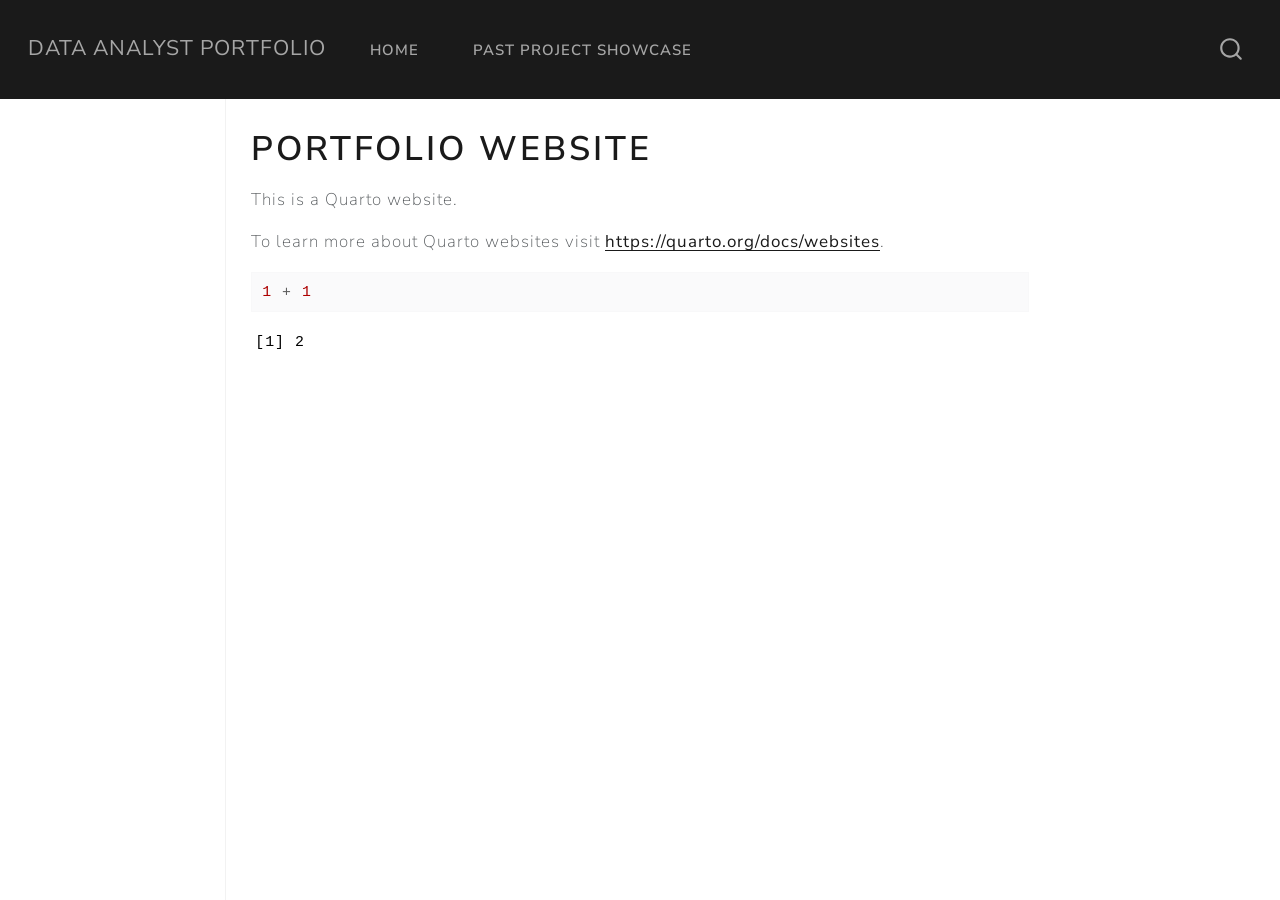
==== docs/index.html @ 72722cf8 "adding an About Page with template, content, and links" ====
<!DOCTYPE html>
<html xmlns="http://www.w3.org/1999/xhtml" lang="en" xml:lang="en"><head>

<meta charset="utf-8">
<meta name="generator" content="quarto-1.10.18">

<meta name="viewport" content="width=device-width, initial-scale=1.0, user-scalable=yes">


<title>portfolio website – Data Analyst Portfolio</title>
<style>
/* Default styles provided by pandoc.
** See https://pandoc.org/MANUAL.html#variables-for-html for config info.
*/
span.smallcaps{font-variant: small-caps;}
div.columns{display: flex; gap: 1.5em;}
div.column{flex: auto;}
@media screen {
div.columns{gap: min(4vw, 1.5em);}
div.column{overflow-x: auto;}
}
div.hanging-indent{margin-left: 1.5em; text-indent: -1.5em;}
ul.task-list{list-style: none;}
ul.task-list li input[type="checkbox"] {
  width: 0.8em;
  margin: 0 0.8em 0.2em -1em; /* quarto-specific, see https://github.com/quarto-dev/quarto-cli/issues/4556 */ 
  vertical-align: middle;
}
/* CSS for syntax highlighting */
html { -webkit-text-size-adjust: 100%; }
pre > code.sourceCode { white-space: pre; position: relative; }
pre > code.sourceCode > span { display: inline-block; line-height: 1.25; }
pre > code.sourceCode > span:empty { height: 1.2em; }
.sourceCode { overflow: visible; }
code.sourceCode > span { color: inherit; text-decoration: inherit; }
div.sourceCode { margin: 1em 0; }
pre.sourceCode { margin: 0; }
@media screen {
div.sourceCode { overflow: auto; }
}
@media print {
pre > code.sourceCode { white-space: pre-wrap; }
pre > code.sourceCode > span { text-indent: -5em; padding-left: 5em; }
}
pre.numberSource code
  { counter-reset: source-line 0; }
pre.numberSource code > span
  { position: relative; left: -4em; counter-increment: source-line; }
pre.numberSource code > span > a:first-child::before
  { content: counter(source-line);
    position: relative; left: -1em; text-align: right; vertical-align: baseline;
    border: none; display: inline-block;
    -webkit-touch-callout: none; -webkit-user-select: none;
    -khtml-user-select: none; -moz-user-select: none;
    -ms-user-select: none; user-select: none;
    padding: 0 4px; width: 4em;
  }
pre.numberSource { margin-left: 3em;  padding-left: 4px; }
div.sourceCode
  {   }
@media screen {
pre > code.sourceCode > span > a:first-child::before { text-decoration: underline; }
}
</style>


<script src="site_libs/quarto-nav/quarto-nav.js"></script>
<script src="site_libs/quarto-nav/headroom.min.js"></script>
<script src="site_libs/clipboard/clipboard.min.js"></script>
<script src="site_libs/quarto-search/autocomplete.umd.js"></script>
<script src="site_libs/quarto-search/fuse.min.js"></script>
<script src="site_libs/quarto-search/quarto-search.js"></script>
<meta name="quarto:offset" content="./">
<script src="site_libs/quarto-html/quarto.js" type="module"></script>
<script src="site_libs/quarto-html/tabsets/tabsets.js" type="module"></script>
<script src="site_libs/quarto-html/popper.min.js"></script>
<script src="site_libs/quarto-html/tippy.umd.min.js"></script>
<script src="site_libs/quarto-html/anchor.min.js"></script>
<link href="site_libs/quarto-html/tippy.css" rel="stylesheet">
<link href="site_libs/quarto-html/quarto-syntax-highlighting-64a204ab8560d761af7679ceaba22944.css" rel="stylesheet" id="quarto-text-highlighting-styles">
<script src="site_libs/bootstrap/bootstrap.min.js"></script>
<link href="site_libs/bootstrap/bootstrap-icons.css" rel="stylesheet">
<link href="site_libs/bootstrap/bootstrap-7991f3bb98fce7549334c30a36cc4b42.min.css" rel="stylesheet" append-hash="true" id="quarto-bootstrap" data-mode="light">
<script id="quarto-search-options" type="application/json">{
  "location": "navbar",
  "copy-button": false,
  "collapse-after": 3,
  "panel-placement": "end",
  "type": "overlay",
  "limit": 50,
  "keyboard-shortcut": [
    "f",
    "/",
    "s"
  ],
  "show-item-context": false,
  "language": {
    "search-no-results-text": "No results",
    "search-matching-documents-text": "matching documents",
    "search-copy-link-title": "Copy link to search",
    "search-hide-matches-text": "Hide additional matches",
    "search-more-match-text": "more match in this document",
    "search-more-matches-text": "more matches in this document",
    "search-clear-button-title": "Clear",
    "search-text-placeholder": "",
    "search-detached-cancel-button-title": "Cancel",
    "search-submit-button-title": "Submit",
    "search-label": "Search"
  }
}</script>


<link rel="stylesheet" href="styles.css">
</head>

<body class="nav-sidebar docked nav-fixed quarto-light">

<div id="quarto-search-results"></div>
  <header id="quarto-header" class="headroom fixed-top">
    <nav class="navbar navbar-expand-lg " data-bs-theme="dark">
      <div class="navbar-container container-fluid">
      <div class="navbar-brand-container mx-auto">
    <a class="navbar-brand" href="./index.html">
    <span class="navbar-title">Data Analyst Portfolio</span>
    </a>
  </div>
            <div id="quarto-search" class="" title="Search"></div>
          <button class="navbar-toggler" type="button" data-bs-toggle="collapse" data-bs-target="#navbarCollapse" aria-controls="navbarCollapse" role="menu" aria-expanded="false" aria-label="Toggle navigation" onclick="if (window.quartoToggleHeadroom) { window.quartoToggleHeadroom(); }">
  <span class="navbar-toggler-icon"></span>
</button>
          <div class="collapse navbar-collapse" id="navbarCollapse">
            <ul class="navbar-nav navbar-nav-scroll me-auto">
  <li class="nav-item">
    <a class="nav-link active" href="./index.html" aria-current="page"> 
<span class="menu-text">Home</span></a>
  </li>  
  <li class="nav-item">
    <a class="nav-link" href="./past_projects.html"> 
<span class="menu-text">Past Project Showcase</span></a>
  </li>  
</ul>
          </div> <!-- /navcollapse -->
            <div class="quarto-navbar-tools">
</div>
      </div> <!-- /container-fluid -->
    </nav>
  <nav class="quarto-secondary-nav">
    <div class="container-fluid d-flex">
      <button type="button" class="quarto-btn-toggle btn" data-bs-toggle="collapse" role="button" data-bs-target=".quarto-sidebar-collapse-item" aria-controls="quarto-sidebar" aria-expanded="false" aria-label="Toggle sidebar navigation" onclick="if (window.quartoToggleHeadroom) { window.quartoToggleHeadroom(); }">
        <i class="bi bi-layout-text-sidebar-reverse"></i>
      </button>
        <nav class="quarto-page-breadcrumbs" aria-label="breadcrumb"><ol class="breadcrumb"><li class="breadcrumb-item">portfolio website</li></ol></nav>
        <a class="flex-grow-1" role="navigation" data-bs-toggle="collapse" data-bs-target=".quarto-sidebar-collapse-item" aria-controls="quarto-sidebar" aria-expanded="false" aria-label="Toggle sidebar navigation" onclick="if (window.quartoToggleHeadroom) { window.quartoToggleHeadroom(); }">      
        </a>
      <button type="button" class="btn quarto-search-button" aria-label="Search" onclick="window.quartoOpenSearch();">
        <i class="bi bi-search"></i>
      </button>
    </div>
  </nav>
</header>
<!-- content -->
<div id="quarto-content" class="quarto-container page-columns page-rows-contents page-layout-article page-navbar">
<!-- sidebar -->
  <nav id="quarto-sidebar" class="sidebar collapse collapse-horizontal quarto-sidebar-collapse-item sidebar-navigation docked overflow-auto">
        <div class="mt-2 flex-shrink-0 align-items-center">
        <div class="sidebar-search">
        <div id="quarto-search" class="" title="Search"></div>
        </div>
        </div>
</nav>
<div id="quarto-sidebar-glass" class="quarto-sidebar-collapse-item" data-bs-toggle="collapse" data-bs-target=".quarto-sidebar-collapse-item"></div>
<!-- margin-sidebar -->
    <div id="quarto-margin-sidebar" class="sidebar margin-sidebar zindex-bottom">
        
    </div>
<!-- main -->
<main class="content" id="quarto-document-content">

<header id="title-block-header" class="quarto-title-block default">
<div class="quarto-title">
<h1 class="title">portfolio website</h1>
</div>



<div class="quarto-title-meta">

    
  
    
  </div>
  


</header>


<p>This is a Quarto website.</p>
<p>To learn more about Quarto websites visit <a href="https://quarto.org/docs/websites" class="uri">https://quarto.org/docs/websites</a>.</p>
<div class="cell">
<div class="code-copy-outer-scaffold"><div class="sourceCode cell-code" id="cb1"><pre class="sourceCode r code-with-copy"><code class="sourceCode r"><span id="cb1-1"><a href="#cb1-1" aria-hidden="true" tabindex="-1"></a><span class="dv">1</span> <span class="sc">+</span> <span class="dv">1</span></span></code></pre></div><button title="Copy to Clipboard" class="code-copy-button"><i class="bi"></i></button></div>
<div class="cell-output cell-output-stdout">
<pre><code>[1] 2</code></pre>
</div>
</div>



</main> <!-- /main -->
<script id="quarto-html-after-body" type="application/javascript">
  window.document.addEventListener("DOMContentLoaded", function (event) {
    const icon = "";
    const anchorJS = new window.AnchorJS();
    anchorJS.options = {
      placement: 'right',
      icon: icon
    };
    anchorJS.add('.anchored');
    const isCodeAnnotation = (el) => {
      for (const clz of el.classList) {
        if (clz.startsWith('code-annotation-')) {                     
          return true;
        }
      }
      return false;
    }
    const onCopySuccess = function(e) {
      // button target
      const button = e.trigger;
      // don't keep focus
      button.blur();
      // flash "checked"
      button.classList.add('code-copy-button-checked');
      var currentTitle = button.getAttribute("title");
      button.setAttribute("title", "Copied!");
      let tooltip;
      if (window.bootstrap) {
        button.setAttribute("data-bs-toggle", "tooltip");
        button.setAttribute("data-bs-placement", "left");
        button.setAttribute("data-bs-title", "Copied!");
        tooltip = new bootstrap.Tooltip(button, 
          { trigger: "manual", 
            customClass: "code-copy-button-tooltip",
            offset: [0, -8]});
        tooltip.show();    
      }
      setTimeout(function() {
        if (tooltip) {
          tooltip.hide();
          button.removeAttribute("data-bs-title");
          button.removeAttribute("data-bs-toggle");
          button.removeAttribute("data-bs-placement");
        }
        button.setAttribute("title", currentTitle);
        button.classList.remove('code-copy-button-checked');
      }, 1000);
      // clear code selection
      e.clearSelection();
    }
    const getTextToCopy = function(trigger) {
      const outerScaffold = trigger.parentElement.cloneNode(true);
      const codeEl = outerScaffold.querySelector('code');
      for (const childEl of codeEl.children) {
        if (isCodeAnnotation(childEl)) {
          childEl.remove();
        }
      }
      return codeEl.innerText;
    }
    const clipboard = new window.ClipboardJS('.code-copy-button:not([data-in-quarto-modal])', {
      text: getTextToCopy
    });
    clipboard.on('success', onCopySuccess);
    if (window.document.getElementById('quarto-embedded-source-code-modal')) {
      const clipboardModal = new window.ClipboardJS('.code-copy-button[data-in-quarto-modal]', {
        text: getTextToCopy,
        container: window.document.getElementById('quarto-embedded-source-code-modal')
      });
      clipboardModal.on('success', onCopySuccess);
    }
      var localhostRegex = new RegExp(/^(?:http|https):\/\/localhost\:?[0-9]*\//);
      var mailtoRegex = new RegExp(/^mailto:/);
        var filterRegex = new RegExp('/' + window.location.host + '/');
      var isInternal = (href) => {
          return filterRegex.test(href) || localhostRegex.test(href) || mailtoRegex.test(href);
      }
      // Inspect non-navigation links and adorn them if external
     var links = window.document.querySelectorAll('a[href]:not(.nav-link):not(.navbar-brand):not(.toc-action):not(.sidebar-link):not(.sidebar-item-toggle):not(.pagination-link):not(.no-external):not([aria-hidden]):not(.dropdown-item):not(.quarto-navigation-tool):not(.about-link)');
      for (var i=0; i<links.length; i++) {
        const link = links[i];
        if (!isInternal(link.href)) {
          // undo the damage that might have been done by quarto-nav.js in the case of
          // links that we want to consider external
          if (link.dataset.originalHref !== undefined) {
            link.href = link.dataset.originalHref;
          }
        }
      }
    function tippyHover(el, contentFn, onTriggerFn, onUntriggerFn) {
      const config = {
        allowHTML: true,
        maxWidth: 500,
        delay: 100,
        arrow: false,
        appendTo: function(el) {
            return el.parentElement;
        },
        interactive: true,
        interactiveBorder: 10,
        theme: 'quarto',
        placement: 'bottom-start',
      };
      if (contentFn) {
        config.content = contentFn;
      }
      if (onTriggerFn) {
        config.onTrigger = onTriggerFn;
      }
      if (onUntriggerFn) {
        config.onUntrigger = onUntriggerFn;
      }
      window.tippy(el, config); 
    }
    const noterefs = window.document.querySelectorAll('a[role="doc-noteref"]');
    for (var i=0; i<noterefs.length; i++) {
      const ref = noterefs[i];
      tippyHover(ref, function() {
        // use id or data attribute instead here
        let href = ref.getAttribute('data-footnote-href') || ref.getAttribute('href');
        try { href = new URL(href).hash; } catch {}
        const id = href.replace(/^#\/?/, "");
        const note = window.document.getElementById(id);
        if (note) {
          return note.innerHTML;
        } else {
          return "";
        }
      });
    }
    const xrefs = window.document.querySelectorAll('a.quarto-xref');
    const processXRef = (id, note) => {
      // Strip column container classes
      const stripColumnClz = (el) => {
        el.classList.remove("page-full", "page-columns");
        if (el.children) {
          for (const child of el.children) {
            stripColumnClz(child);
          }
        }
      }
      stripColumnClz(note)
      if (id === null || id.startsWith('sec-')) {
        // Special case sections, only their first couple elements
        const container = document.createElement("div");
        if (note.children && note.children.length > 2) {
          container.appendChild(note.children[0].cloneNode(true));
          for (let i = 1; i < note.children.length; i++) {
            const child = note.children[i];
            if (child.tagName === "P" && child.innerText === "") {
              continue;
            } else {
              container.appendChild(child.cloneNode(true));
              break;
            }
          }
          if (window.Quarto?.typesetMath) {
            window.Quarto.typesetMath(container);
          }
          return container.innerHTML
        } else {
          if (window.Quarto?.typesetMath) {
            window.Quarto.typesetMath(note);
          }
          return note.innerHTML;
        }
      } else {
        // Remove any anchor links if they are present
        const anchorLink = note.querySelector('a.anchorjs-link');
        if (anchorLink) {
          anchorLink.remove();
        }
        if (window.Quarto?.typesetMath) {
          window.Quarto.typesetMath(note);
        }
        if (note.classList.contains("callout")) {
          return note.outerHTML;
        } else {
          return note.innerHTML;
        }
      }
    }
    for (var i=0; i<xrefs.length; i++) {
      const xref = xrefs[i];
      tippyHover(xref, undefined, function(instance) {
        instance.disable();
        let url = xref.getAttribute('href');
        let hash = undefined; 
        if (url.startsWith('#')) {
          hash = url;
        } else {
          try { hash = new URL(url).hash; } catch {}
        }
        if (hash) {
          const id = hash.replace(/^#\/?/, "");
          const note = window.document.getElementById(id);
          if (note !== null) {
            try {
              const html = processXRef(id, note.cloneNode(true));
              instance.setContent(html);
            } finally {
              instance.enable();
              instance.show();
            }
          } else {
            // See if we can fetch this
            fetch(url.split('#')[0])
            .then(res => res.text())
            .then(html => {
              const parser = new DOMParser();
              const htmlDoc = parser.parseFromString(html, "text/html");
              const note = htmlDoc.getElementById(id);
              if (note !== null) {
                const html = processXRef(id, note);
                instance.setContent(html);
              } 
            }).finally(() => {
              instance.enable();
              instance.show();
            });
          }
        } else {
          // See if we can fetch a full url (with no hash to target)
          // This is a special case and we should probably do some content thinning / targeting
          fetch(url)
          .then(res => res.text())
          .then(html => {
            const parser = new DOMParser();
            const htmlDoc = parser.parseFromString(html, "text/html");
            const note = htmlDoc.querySelector('main.content');
            if (note !== null) {
              // This should only happen for chapter cross references
              // (since there is no id in the URL)
              // remove the first header
              if (note.children.length > 0 && note.children[0].tagName === "HEADER") {
                note.children[0].remove();
              }
              const html = processXRef(null, note);
              instance.setContent(html);
            } 
          }).finally(() => {
            instance.enable();
            instance.show();
          });
        }
      }, function(instance) {
      });
    }
        let selectedAnnoteEl;
        const selectorForAnnotation = ( cell, annotation) => {
          let cellAttr = 'data-code-cell="' + cell + '"';
          let lineAttr = 'data-code-annotation="' +  annotation + '"';
          const selector = 'span[' + cellAttr + '][' + lineAttr + ']';
          return selector;
        }
        const selectCodeLines = (annoteEl) => {
          const doc = window.document;
          const targetCell = annoteEl.getAttribute("data-target-cell");
          const targetAnnotation = annoteEl.getAttribute("data-target-annotation");
          const annoteSpan = window.document.querySelector(selectorForAnnotation(targetCell, targetAnnotation));
          const lines = annoteSpan.getAttribute("data-code-lines").split(",");
          const lineIds = lines.map((line) => {
            return targetCell + "-" + line;
          })
          let top = null;
          let height = null;
          let parent = null;
          if (lineIds.length > 0) {
              //compute the position of the single el (top and bottom and make a div)
              const el = window.document.getElementById(lineIds[0]);
              top = el.offsetTop;
              height = el.offsetHeight;
              parent = el.parentElement.parentElement;
            if (lineIds.length > 1) {
              const lastEl = window.document.getElementById(lineIds[lineIds.length - 1]);
              const bottom = lastEl.offsetTop + lastEl.offsetHeight;
              height = bottom - top;
            }
            if (top !== null && height !== null && parent !== null) {
              // cook up a div (if necessary) and position it 
              let div = window.document.getElementById("code-annotation-line-highlight");
              if (div === null) {
                div = window.document.createElement("div");
                div.setAttribute("id", "code-annotation-line-highlight");
                div.style.position = 'absolute';
                parent.appendChild(div);
              }
              div.style.top = top - 2 + "px";
              div.style.height = height + 4 + "px";
              div.style.left = 0;
              let gutterDiv = window.document.getElementById("code-annotation-line-highlight-gutter");
              if (gutterDiv === null) {
                gutterDiv = window.document.createElement("div");
                gutterDiv.setAttribute("id", "code-annotation-line-highlight-gutter");
                gutterDiv.style.position = 'absolute';
                const codeCell = window.document.getElementById(targetCell);
                const gutter = codeCell.querySelector('.code-annotation-gutter');
                gutter.appendChild(gutterDiv);
              }
              gutterDiv.style.top = top - 2 + "px";
              gutterDiv.style.height = height + 4 + "px";
            }
            selectedAnnoteEl = annoteEl;
          }
        };
        const unselectCodeLines = () => {
          const elementsIds = ["code-annotation-line-highlight", "code-annotation-line-highlight-gutter"];
          elementsIds.forEach((elId) => {
            const div = window.document.getElementById(elId);
            if (div) {
              div.remove();
            }
          });
          selectedAnnoteEl = undefined;
        };
          // Handle positioning of the toggle
      window.addEventListener(
        "resize",
        throttle(() => {
          elRect = undefined;
          if (selectedAnnoteEl) {
            selectCodeLines(selectedAnnoteEl);
          }
        }, 10)
      );
      function throttle(fn, ms) {
      let throttle = false;
      let timer;
        return (...args) => {
          if(!throttle) { // first call gets through
              fn.apply(this, args);
              throttle = true;
          } else { // all the others get throttled
              if(timer) clearTimeout(timer); // cancel #2
              timer = setTimeout(() => {
                fn.apply(this, args);
                timer = throttle = false;
              }, ms);
          }
        };
      }
        // Attach click handler to the DT
        const annoteDls = window.document.querySelectorAll('dt[data-target-cell]');
        for (const annoteDlNode of annoteDls) {
          annoteDlNode.addEventListener('click', (event) => {
            const clickedEl = event.target;
            if (clickedEl !== selectedAnnoteEl) {
              unselectCodeLines();
              const activeEl = window.document.querySelector('dt[data-target-cell].code-annotation-active');
              if (activeEl) {
                activeEl.classList.remove('code-annotation-active');
              }
              selectCodeLines(clickedEl);
              clickedEl.classList.add('code-annotation-active');
            } else {
              // Unselect the line
              unselectCodeLines();
              clickedEl.classList.remove('code-annotation-active');
            }
          });
        }
    const findCites = (el) => {
      const parentEl = el.parentElement;
      if (parentEl) {
        const cites = parentEl.dataset.cites;
        if (cites) {
          return {
            el,
            cites: cites.split(' ')
          };
        } else {
          return findCites(el.parentElement)
        }
      } else {
        return undefined;
      }
    };
    var bibliorefs = window.document.querySelectorAll('a[role="doc-biblioref"]');
    for (var i=0; i<bibliorefs.length; i++) {
      const ref = bibliorefs[i];
      const citeInfo = findCites(ref);
      if (citeInfo) {
        tippyHover(citeInfo.el, function() {
          var popup = window.document.createElement('div');
          citeInfo.cites.forEach(function(cite) {
            var citeDiv = window.document.createElement('div');
            citeDiv.classList.add('hanging-indent');
            citeDiv.classList.add('csl-entry');
            var biblioDiv = window.document.getElementById('ref-' + cite);
            if (biblioDiv) {
              citeDiv.innerHTML = biblioDiv.innerHTML;
            }
            popup.appendChild(citeDiv);
          });
          return popup.innerHTML;
        });
      }
    }
  });
  </script>
</div> <!-- /content -->




</body></html>
---- docs/site_libs/quarto-html/tippy.css ----
.tippy-box[data-animation=fade][data-state=hidden]{opacity:0}[data-tippy-root]{max-width:calc(100vw - 10px)}.tippy-box{position:relative;background-color:#333;color:#fff;border-radius:4px;font-size:14px;line-height:1.4;white-space:normal;outline:0;transition-property:transform,visibility,opacity}.tippy-box[data-placement^=top]>.tippy-arrow{bottom:0}.tippy-box[data-placement^=top]>.tippy-arrow:before{bottom:-7px;left:0;border-width:8px 8px 0;border-top-color:initial;transform-origin:center top}.tippy-box[data-placement^=bottom]>.tippy-arrow{top:0}.tippy-box[data-placement^=bottom]>.tippy-arrow:before{top:-7px;left:0;border-width:0 8px 8px;border-bottom-color:initial;transform-origin:center bottom}.tippy-box[data-placement^=left]>.tippy-arrow{right:0}.tippy-box[data-placement^=left]>.tippy-arrow:before{border-width:8px 0 8px 8px;border-left-color:initial;right:-7px;transform-origin:center left}.tippy-box[data-placement^=right]>.tippy-arrow{left:0}.tippy-box[data-placement^=right]>.tippy-arrow:before{left:-7px;border-width:8px 8px 8px 0;border-right-color:initial;transform-origin:center right}.tippy-box[data-inertia][data-state=visible]{transition-timing-function:cubic-bezier(.54,1.5,.38,1.11)}.tippy-arrow{width:16px;height:16px;color:#333}.tippy-arrow:before{content:"";position:absolute;border-color:transparent;border-style:solid}.tippy-content{position:relative;padding:5px 9px;z-index:1}
---- docs/site_libs/quarto-html/quarto-syntax-highlighting-64a204ab8560d761af7679ceaba22944.css ----
/* quarto syntax highlight colors */
:root {
  --quarto-hl-ot-color: #003B4F;
  --quarto-hl-at-color: #657422;
  --quarto-hl-ss-color: #20794D;
  --quarto-hl-an-color: #5E5E5E;
  --quarto-hl-fu-color: #4758AB;
  --quarto-hl-st-color: #20794D;
  --quarto-hl-cf-color: #003B4F;
  --quarto-hl-op-color: #5E5E5E;
  --quarto-hl-er-color: #AD0000;
  --quarto-hl-bn-color: #AD0000;
  --quarto-hl-al-color: #AD0000;
  --quarto-hl-va-color: #111111;
  --quarto-hl-bu-color: inherit;
  --quarto-hl-ex-color: inherit;
  --quarto-hl-pp-color: #AD0000;
  --quarto-hl-in-color: #5E5E5E;
  --quarto-hl-vs-color: #20794D;
  --quarto-hl-wa-color: #5E5E5E;
  --quarto-hl-do-color: #5E5E5E;
  --quarto-hl-im-color: #00769E;
  --quarto-hl-ch-color: #20794D;
  --quarto-hl-dt-color: #AD0000;
  --quarto-hl-fl-color: #AD0000;
  --quarto-hl-co-color: #5E5E5E;
  --quarto-hl-cv-color: #5E5E5E;
  --quarto-hl-cn-color: #8f5902;
  --quarto-hl-sc-color: #5E5E5E;
  --quarto-hl-dv-color: #AD0000;
  --quarto-hl-kw-color: #003B4F;
}

/* other quarto variables */
:root {
  --quarto-font-monospace: SFMono-Regular, Menlo, Monaco, Consolas, "Liberation Mono", "Courier New", monospace;
}

/* syntax highlight based on Pandoc's rules */
pre > code.sourceCode > span {
  color: #003B4F;
}

code.sourceCode > span {
  color: #003B4F;
}

div.sourceCode,
div.sourceCode pre.sourceCode {
  color: #003B4F;
}

/* Normal */
code span {
  color: #003B4F;
}

/* Alert */
code span.al {
  color: #AD0000;
  font-style: inherit;
}

/* Annotation */
code span.an {
  color: #5E5E5E;
  font-style: inherit;
}

/* Attribute */
code span.at {
  color: #657422;
  font-style: inherit;
}

/* BaseN */
code span.bn {
  color: #AD0000;
  font-style: inherit;
}

/* BuiltIn */
code span.bu {
  font-style: inherit;
}

/* ControlFlow */
code span.cf {
  color: #003B4F;
  font-weight: bold;
  font-style: inherit;
}

/* Char */
code span.ch {
  color: #20794D;
  font-style: inherit;
}

/* Constant */
code span.cn {
  color: #8f5902;
  font-style: inherit;
}

/* Comment */
code span.co {
  color: #5E5E5E;
  font-style: inherit;
}

/* CommentVar */
code span.cv {
  color: #5E5E5E;
  font-style: italic;
}

/* Documentation */
code span.do {
  color: #5E5E5E;
  font-style: italic;
}

/* DataType */
code span.dt {
  color: #AD0000;
  font-style: inherit;
}

/* DecVal */
code span.dv {
  color: #AD0000;
  font-style: inherit;
}

/* Error */
code span.er {
  color: #AD0000;
  font-style: inherit;
}

/* Extension */
code span.ex {
  font-style: inherit;
}

/* Float */
code span.fl {
  color: #AD0000;
  font-style: inherit;
}

/* Function */
code span.fu {
  color: #4758AB;
  font-style: inherit;
}

/* Import */
code span.im {
  color: #00769E;
  font-style: inherit;
}

/* Information */
code span.in {
  color: #5E5E5E;
  font-style: inherit;
}

/* Keyword */
code span.kw {
  color: #003B4F;
  font-weight: bold;
  font-style: inherit;
}

/* Operator */
code span.op {
  color: #5E5E5E;
  font-style: inherit;
}

/* Other */
code span.ot {
  color: #003B4F;
  font-style: inherit;
}

/* Preprocessor */
code span.pp {
  color: #AD0000;
  font-style: inherit;
}

/* SpecialChar */
code span.sc {
  color: #5E5E5E;
  font-style: inherit;
}

/* SpecialString */
code span.ss {
  color: #20794D;
  font-style: inherit;
}

/* String */
code span.st {
  color: #20794D;
  font-style: inherit;
}

/* Variable */
code span.va {
  color: #111111;
  font-style: inherit;
}

/* VerbatimString */
code span.vs {
  color: #20794D;
  font-style: inherit;
}

/* Warning */
code span.wa {
  color: #5E5E5E;
  font-style: italic;
}

.prevent-inlining {
  content: "</";
}

/*# sourceMappingURL=9d8d5bb603a83b8298b89080a598c93b.css.map */
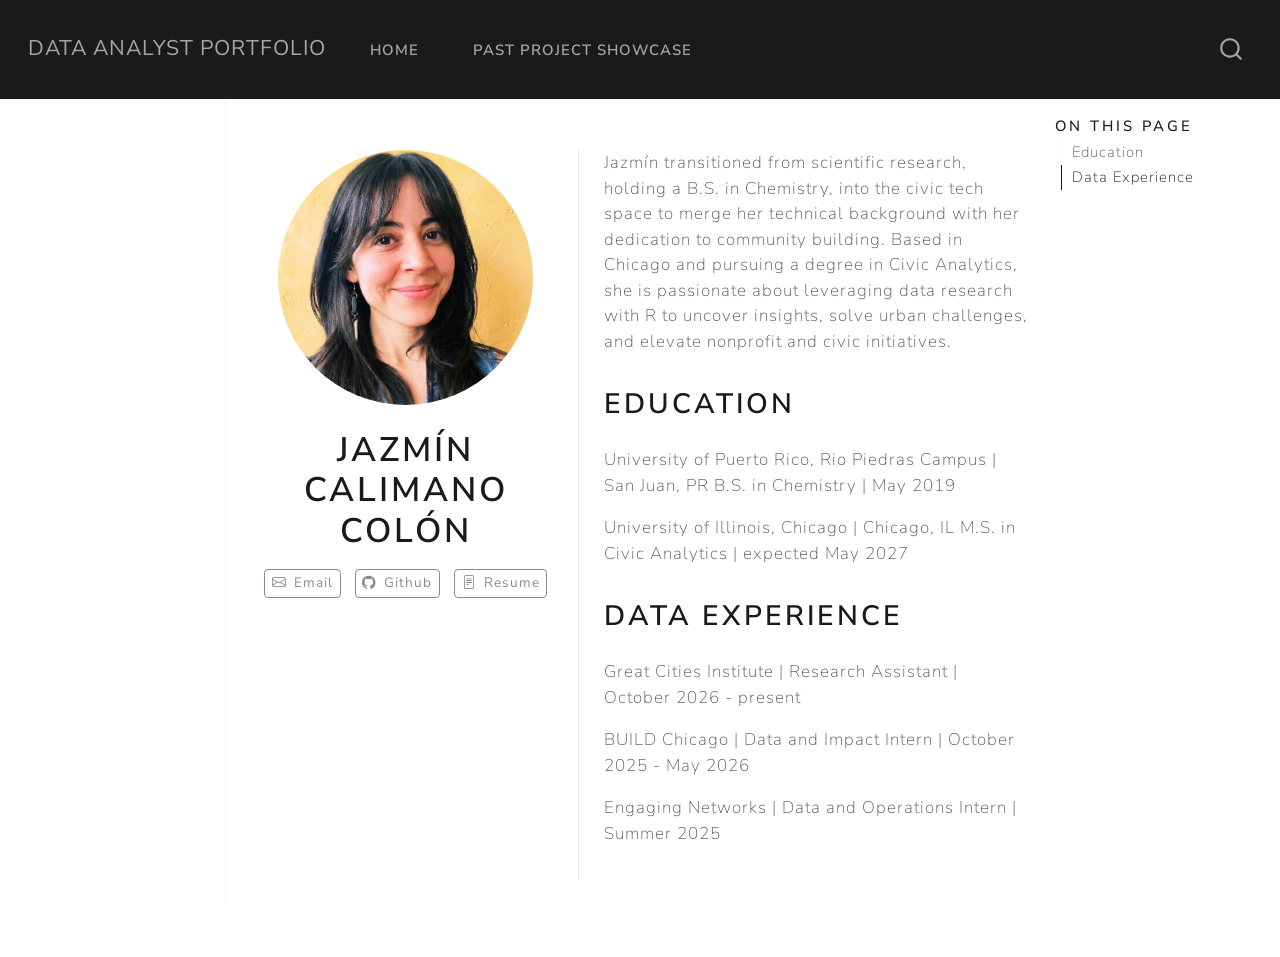
==== commit 467eae7d: "Minor edits to About Page" ====
--- a/docs/index.html
+++ b/docs/index.html
@@ -7,7 +7,7 @@
 <meta name="viewport" content="width=device-width, initial-scale=1.0, user-scalable=yes">
 
 
-<title>portfolio website – Data Analyst Portfolio</title>
+<title>Jazmín Calimano Colón – Data Analyst Portfolio</title>
 <style>
 /* Default styles provided by pandoc.
 ** See https://pandoc.org/MANUAL.html#variables-for-html for config info.
@@ -26,41 +26,6 @@
   margin: 0 0.8em 0.2em -1em; /* quarto-specific, see https://github.com/quarto-dev/quarto-cli/issues/4556 */ 
   vertical-align: middle;
 }
-/* CSS for syntax highlighting */
-html { -webkit-text-size-adjust: 100%; }
-pre > code.sourceCode { white-space: pre; position: relative; }
-pre > code.sourceCode > span { display: inline-block; line-height: 1.25; }
-pre > code.sourceCode > span:empty { height: 1.2em; }
-.sourceCode { overflow: visible; }
-code.sourceCode > span { color: inherit; text-decoration: inherit; }
-div.sourceCode { margin: 1em 0; }
-pre.sourceCode { margin: 0; }
-@media screen {
-div.sourceCode { overflow: auto; }
-}
-@media print {
-pre > code.sourceCode { white-space: pre-wrap; }
-pre > code.sourceCode > span { text-indent: -5em; padding-left: 5em; }
-}
-pre.numberSource code
-  { counter-reset: source-line 0; }
-pre.numberSource code > span
-  { position: relative; left: -4em; counter-increment: source-line; }
-pre.numberSource code > span > a:first-child::before
-  { content: counter(source-line);
-    position: relative; left: -1em; text-align: right; vertical-align: baseline;
-    border: none; display: inline-block;
-    -webkit-touch-callout: none; -webkit-user-select: none;
-    -khtml-user-select: none; -moz-user-select: none;
-    -ms-user-select: none; user-select: none;
-    padding: 0 4px; width: 4em;
-  }
-pre.numberSource { margin-left: 3em;  padding-left: 4px; }
-div.sourceCode
-  {   }
-@media screen {
-pre > code.sourceCode > span > a:first-child::before { text-decoration: underline; }
-}
 </style>
 
 
@@ -75,7 +40,6 @@
 <script src="site_libs/quarto-html/tabsets/tabsets.js" type="module"></script>
 <script src="site_libs/quarto-html/popper.min.js"></script>
 <script src="site_libs/quarto-html/tippy.umd.min.js"></script>
-<script src="site_libs/quarto-html/anchor.min.js"></script>
 <link href="site_libs/quarto-html/tippy.css" rel="stylesheet">
 <link href="site_libs/quarto-html/quarto-syntax-highlighting-64a204ab8560d761af7679ceaba22944.css" rel="stylesheet" id="quarto-text-highlighting-styles">
 <script src="site_libs/bootstrap/bootstrap.min.js"></script>
@@ -149,7 +113,7 @@
       <button type="button" class="quarto-btn-toggle btn" data-bs-toggle="collapse" role="button" data-bs-target=".quarto-sidebar-collapse-item" aria-controls="quarto-sidebar" aria-expanded="false" aria-label="Toggle sidebar navigation" onclick="if (window.quartoToggleHeadroom) { window.quartoToggleHeadroom(); }">
         <i class="bi bi-layout-text-sidebar-reverse"></i>
       </button>
-        <nav class="quarto-page-breadcrumbs" aria-label="breadcrumb"><ol class="breadcrumb"><li class="breadcrumb-item">portfolio website</li></ol></nav>
+        <nav class="quarto-page-breadcrumbs" aria-label="breadcrumb"><ol class="breadcrumb"><li class="breadcrumb-item">Jazmín Calimano Colón</li></ol></nav>
         <a class="flex-grow-1" role="navigation" data-bs-toggle="collapse" data-bs-target=".quarto-sidebar-collapse-item" aria-controls="quarto-sidebar" aria-expanded="false" aria-label="Toggle sidebar navigation" onclick="if (window.quartoToggleHeadroom) { window.quartoToggleHeadroom(); }">      
         </a>
       <button type="button" class="btn quarto-search-button" aria-label="Search" onclick="window.quartoOpenSearch();">
@@ -170,52 +134,63 @@
 </nav>
 <div id="quarto-sidebar-glass" class="quarto-sidebar-collapse-item" data-bs-toggle="collapse" data-bs-target=".quarto-sidebar-collapse-item"></div>
 <!-- margin-sidebar -->
-    <div id="quarto-margin-sidebar" class="sidebar margin-sidebar zindex-bottom">
-        
+    <div id="quarto-margin-sidebar" class="sidebar margin-sidebar">
+        <nav id="TOC" role="doc-toc" class="toc-active">
+    <h2 id="toc-title">On this page</h2>
+  <ul>
+  <li><a href="#education" id="toc-education" class="nav-link active" data-scroll-target="#education">Education</a></li>
+  <li><a href="#data-experience" id="toc-data-experience" class="nav-link" data-scroll-target="#data-experience">Data Experience</a></li>
+  </ul>
+</nav>
     </div>
 <!-- main -->
-<main class="content" id="quarto-document-content">
-
+<div class="quarto-about-trestles">
+  <div class="about-entity">
+    <img src="profile.jpg" class="about-image
+  round " style="height: 15em; width: 15em;">
 <header id="title-block-header" class="quarto-title-block default">
 <div class="quarto-title">
-<h1 class="title">portfolio website</h1>
+<h1 class="title">Jazmín Calimano Colón</h1>
 </div>
-
-
-
 <div class="quarto-title-meta">
-
-    
-  
-    
   </div>
-  
-
-
 </header>
-
-
-<p>This is a Quarto website.</p>
-<p>To learn more about Quarto websites visit <a href="https://quarto.org/docs/websites" class="uri">https://quarto.org/docs/websites</a>.</p>
-<div class="cell">
-<div class="code-copy-outer-scaffold"><div class="sourceCode cell-code" id="cb1"><pre class="sourceCode r code-with-copy"><code class="sourceCode r"><span id="cb1-1"><a href="#cb1-1" aria-hidden="true" tabindex="-1"></a><span class="dv">1</span> <span class="sc">+</span> <span class="dv">1</span></span></code></pre></div><button title="Copy to Clipboard" class="code-copy-button"><i class="bi"></i></button></div>
-<div class="cell-output cell-output-stdout">
-<pre><code>[1] 2</code></pre>
+    <div class="about-links">
+  <a href="mailto:jazmincalimano@gmail.com" class="about-link" rel="" target="">
+    <i class="bi bi-envelope"></i>
+     <span class="about-link-text">Email</span>
+  </a>
+  <a href="https://github.com/jazmin-coder" class="about-link" rel="" target="">
+    <i class="bi bi-github"></i>
+     <span class="about-link-text">Github</span>
+  </a>
+  <a href="/resume.pdf" class="about-link" rel="" target="">
+    <i class="bi bi-file-text"></i>
+     <span class="about-link-text">Resume</span>
+  </a>
 </div>
+  </div>
+  <div class="about-contents"><main class="content" id="quarto-document-content">
+
+<p>Jazmín transitioned from scientific research, holding a B.S. in Chemistry, into the civic tech space to merge her technical background with her dedication to community building. Based in Chicago and pursuing a degree in Civic Analytics, she is passionate about leveraging data research with R to uncover insights, solve urban challenges, and elevate nonprofit and civic initiatives.</p>
+<section id="education" class="level2">
+<h2 data-anchor-id="education">Education</h2>
+<p>University of Puerto Rico, Rio Piedras Campus | San Juan, PR B.S. in Chemistry | May 2019</p>
+<p>University of Illinois, Chicago | Chicago, IL M.S. in Civic Analytics | expected May 2027</p>
+</section>
+<section id="data-experience" class="level2">
+<h2 data-anchor-id="data-experience">Data Experience</h2>
+<p>Great Cities Institute | Research Assistant | October 2026 - present</p>
+<p>BUILD Chicago | Data and Impact Intern | October 2025 - May 2026</p>
+<p>Engaging Networks | Data and Operations Intern | Summer 2025</p>
+
+
+</section>
+</main></div>
 </div>
-
-
-
-</main> <!-- /main -->
+ <!-- /main -->
 <script id="quarto-html-after-body" type="application/javascript">
   window.document.addEventListener("DOMContentLoaded", function (event) {
-    const icon = "";
-    const anchorJS = new window.AnchorJS();
-    anchorJS.options = {
-      placement: 'right',
-      icon: icon
-    };
-    anchorJS.add('.anchored');
     const isCodeAnnotation = (el) => {
       for (const clz of el.classList) {
         if (clz.startsWith('code-annotation-')) {                     
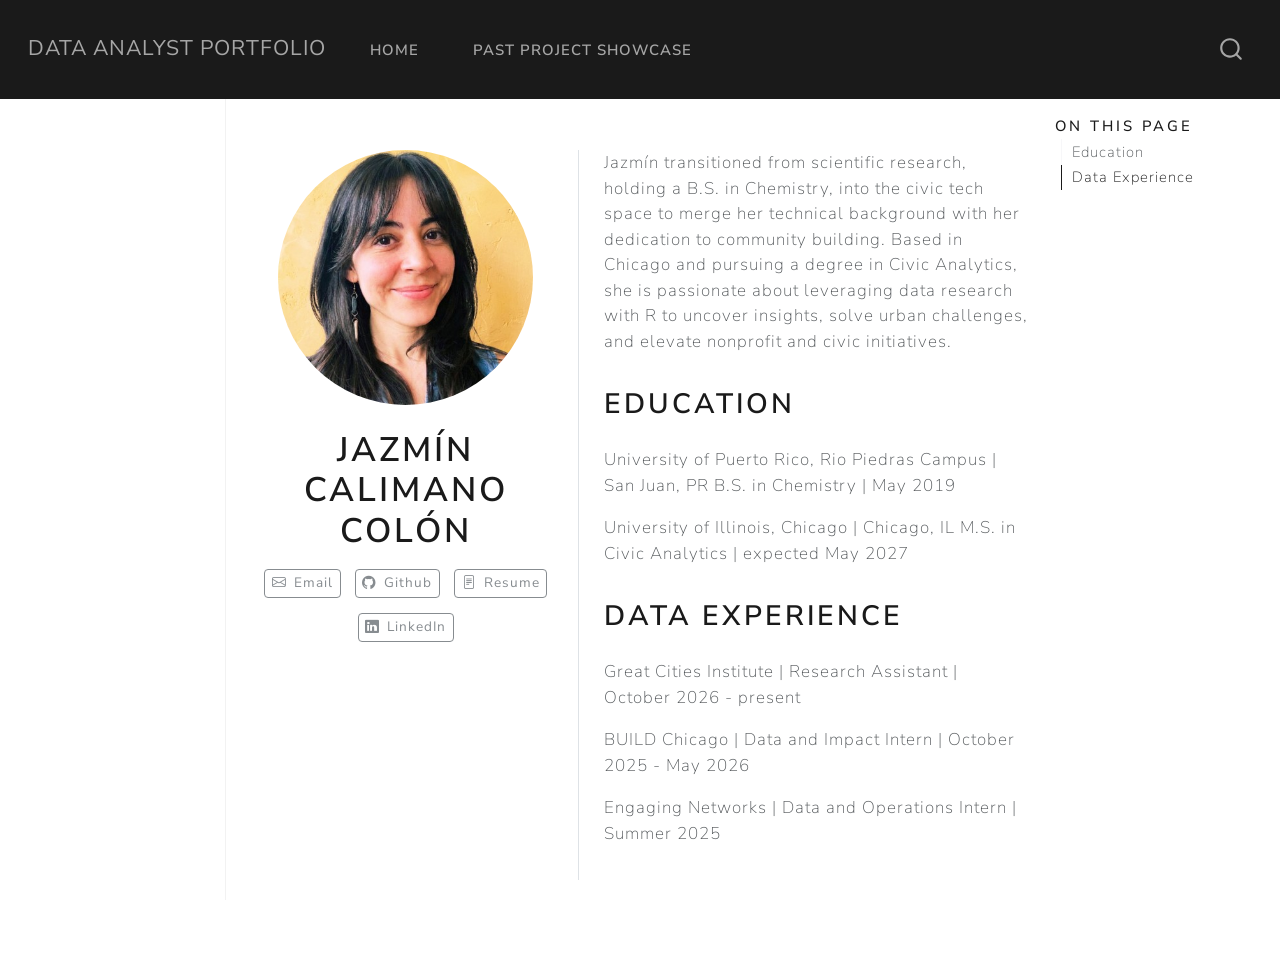
==== commit 90ce5f9a: "adding links, content, and embedding projects to project page" ====
--- a/docs/index.html
+++ b/docs/index.html
@@ -168,6 +168,10 @@
     <i class="bi bi-file-text"></i>
      <span class="about-link-text">Resume</span>
   </a>
+  <a href="https://www.linkedin.com/in/jcalimano/" class="about-link" rel="" target="">
+    <i class="bi bi-linkedin"></i>
+     <span class="about-link-text">LinkedIn</span>
+  </a>
 </div>
   </div>
   <div class="about-contents"><main class="content" id="quarto-document-content">
--- a/docs/styles.css
+++ b/docs/styles.css
@@ -0,0 +1,8 @@
+/* css styles */
+
+.project-meta {
+  color: #6c757d;
+  font-size: 0.9rem;
+  margin-top: -0.5rem;
+  margin-bottom: 1rem;
+}
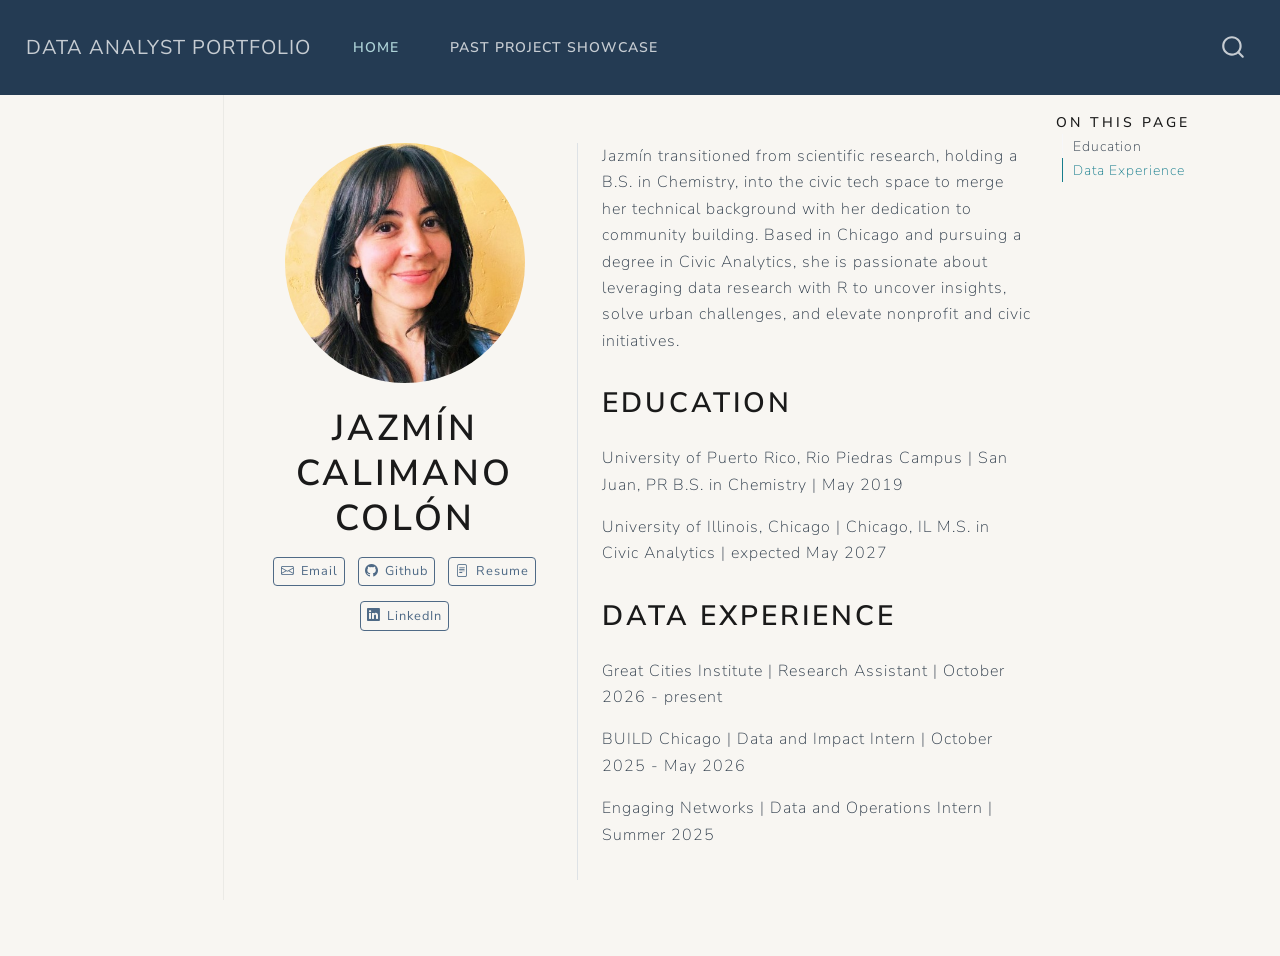
==== commit 8396601a: "adding a custom.scss text file for theme edits" ====
--- a/docs/index.html
+++ b/docs/index.html
@@ -44,7 +44,7 @@
 <link href="site_libs/quarto-html/quarto-syntax-highlighting-64a204ab8560d761af7679ceaba22944.css" rel="stylesheet" id="quarto-text-highlighting-styles">
 <script src="site_libs/bootstrap/bootstrap.min.js"></script>
 <link href="site_libs/bootstrap/bootstrap-icons.css" rel="stylesheet">
-<link href="site_libs/bootstrap/bootstrap-7991f3bb98fce7549334c30a36cc4b42.min.css" rel="stylesheet" append-hash="true" id="quarto-bootstrap" data-mode="light">
+<link href="site_libs/bootstrap/bootstrap-148c21f0fb3e39b3b83f421802fdf1cc.min.css" rel="stylesheet" append-hash="true" id="quarto-bootstrap" data-mode="light">
 <script id="quarto-search-options" type="application/json">{
   "location": "navbar",
   "copy-button": false,
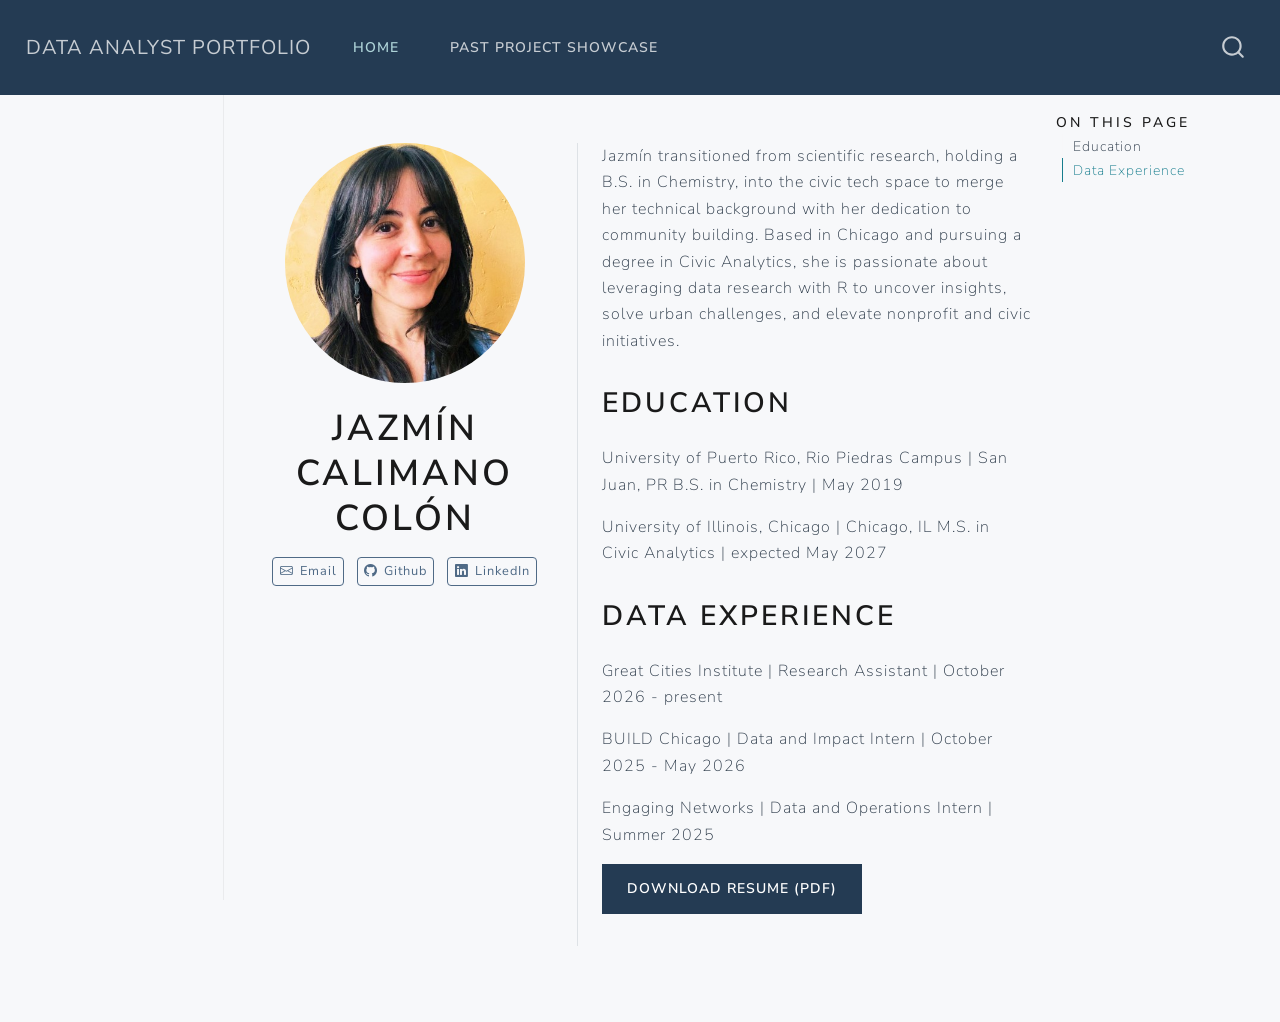
==== commit cb7f22c4: "including resume as a downloadable file" ====
--- a/docs/index.html
+++ b/docs/index.html
@@ -44,7 +44,7 @@
 <link href="site_libs/quarto-html/quarto-syntax-highlighting-64a204ab8560d761af7679ceaba22944.css" rel="stylesheet" id="quarto-text-highlighting-styles">
 <script src="site_libs/bootstrap/bootstrap.min.js"></script>
 <link href="site_libs/bootstrap/bootstrap-icons.css" rel="stylesheet">
-<link href="site_libs/bootstrap/bootstrap-148c21f0fb3e39b3b83f421802fdf1cc.min.css" rel="stylesheet" append-hash="true" id="quarto-bootstrap" data-mode="light">
+<link href="site_libs/bootstrap/bootstrap-ba2edb71e77204fa17fefb20721de3a7.min.css" rel="stylesheet" append-hash="true" id="quarto-bootstrap" data-mode="light">
 <script id="quarto-search-options" type="application/json">{
   "location": "navbar",
   "copy-button": false,
@@ -164,10 +164,6 @@
     <i class="bi bi-github"></i>
      <span class="about-link-text">Github</span>
   </a>
-  <a href="/resume.pdf" class="about-link" rel="" target="">
-    <i class="bi bi-file-text"></i>
-     <span class="about-link-text">Resume</span>
-  </a>
   <a href="https://www.linkedin.com/in/jcalimano/" class="about-link" rel="" target="">
     <i class="bi bi-linkedin"></i>
      <span class="about-link-text">LinkedIn</span>
@@ -187,6 +183,7 @@
 <p>Great Cities Institute | Research Assistant | October 2026 - present</p>
 <p>BUILD Chicago | Data and Impact Intern | October 2025 - May 2026</p>
 <p>Engaging Networks | Data and Operations Intern | Summer 2025</p>
+<p><a href="projects/resume.pdf" target="_blank" rel="noopener noreferrer" class="btn btn-primary"> Download Resume (PDF) </a></p>
 
 
 </section>
